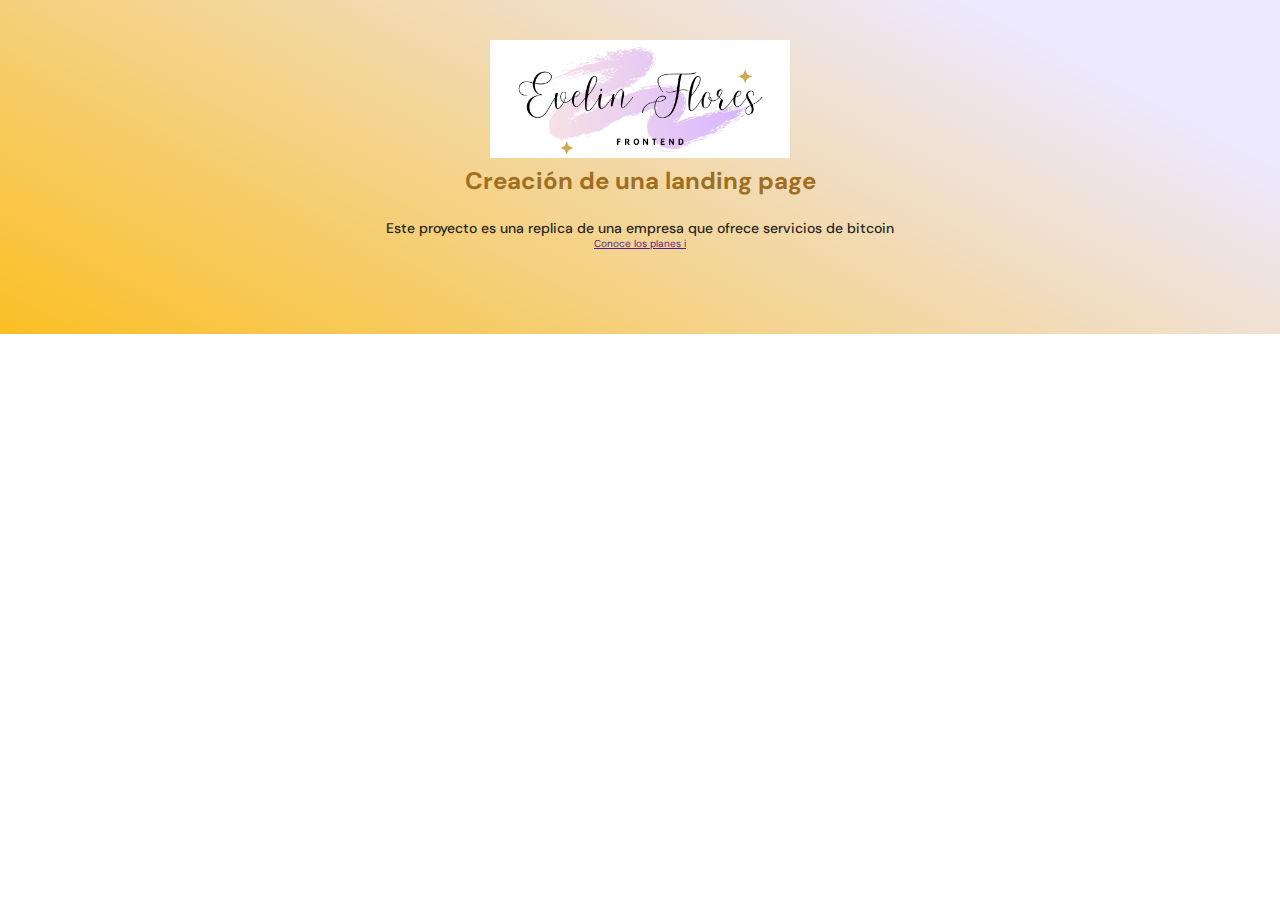
==== indexev.html @ dc2d0c91 "Personalizando el header" ====
<!DOCTYPE html>
<html lang="en">

<head>
    <meta charset="UTF-8">
    <meta http-equiv="X-UA-Compatible" content="IE=edge">
    <meta name="viewport" content="width=device-width, initial-scale=1.0">
    <link rel="stylesheet" href="stylesev.css">
    <title>Document</title>
    <link rel="preconnect" href="https://fonts.googleapis.com">
    <link rel="preconnect" href="https://fonts.gstatic.com" crossorigin>
    <link
        href="https://fonts.googleapis.com/css2?family=DM+Sans:wght@400;500;700&family=Quicksand:wght@300;500;700&display=swap"
        rel="stylesheet">
</head>

<body>
    <header>
        <img src="./assetsev/imgs/logo.png" alt="">
        <div class="header--title--container">
            <h1>Creación de una landing page</h1>
            <p>Este proyecto es una replica de una empresa que ofrece servicios de bitcoin</p>
            <a href="" class="header--button">Conoce los planes <span>i</span></a>
        </div>
    </header>
    <main>
        <section></section>
        <section></section>
        <section></section>
        <section></section>
    </main>
    <footer></footer>
</body>

</html>
---- stylesev.css ----
/*
1. Posicionamiento
2. Modelo de Caja (Box model)
3. Tipografía
4. Visaules
5. Otros
*/

:root{
    /*Colores*/
--brown:#9E6F21;
 --bitcoin-orange: #f7931a;
 --soft-orange:#ffe9d5;
 --secondary-blue: #1a9af7;
 --soft-blue: #e7f5ff;
 --warm-black:#201e1c;
 --black:#282623;
 --grey:#bababa;
 --oof-white:#faf8f7;
 --just-white:#ff;
}

* {
    box-sizing: border-box;
    margin: 0;
    padding: 0;
}

html{
    font-size: 62.5%;
    font-family: 'DM Sans', sans-serif;
}

header {
    position: relative;
    display: flex;
    flex-direction: column;
    justify-content: center;
    width: 100%;
    min-width: 320px;
    height: 334px;
    text-align: center;
    background: linear-gradient(207.8deg, #ede9fe 16.69%, #fbbf24 100%);;
}

header img{
    width: 300px;
    height: 300px;
    margin-top:40px;
    align-self: center;

    
}

.header--title--container {
    width: 90%;
    min-width: 288px;
    max-width: 900px;
    height: 900px;
    margin-top: 10px;
    text-align: center;
    align-self: center;
}

.header--title--container h1{
    font-size: 2.4rem;
    font-weight: bold;
    line-height: 2.6rem;
    color: var(--brown) ;
    
}

.header--title--container p{
    margin-top: 25px;
    font-size: 1.4rem;
    font-weight: 500;
    line-height: 1.8rem;
    color: var(--black);
}
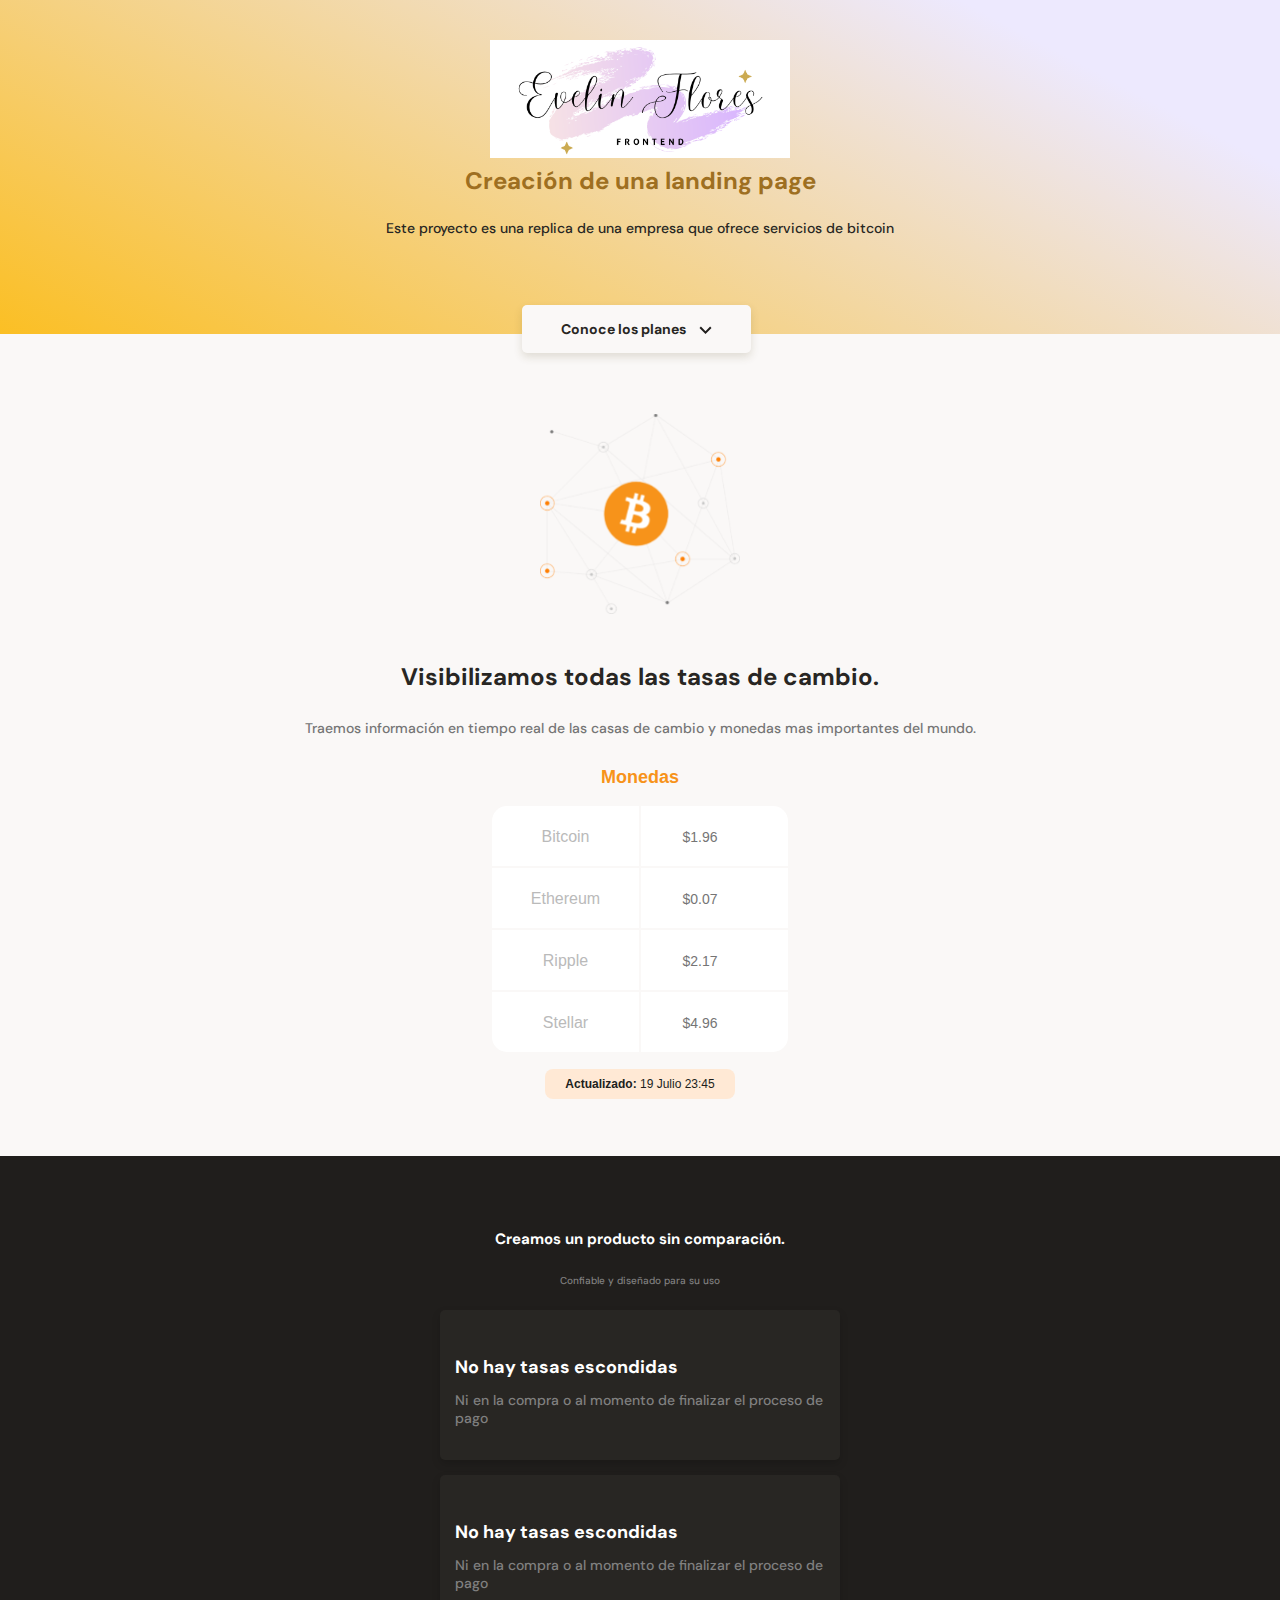
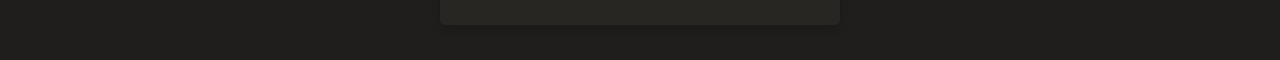
==== commit 3feed8af: "Agregando seccion de tarjetas" ====
--- a/indexev.html
+++ b/indexev.html
@@ -20,12 +20,74 @@
         <div class="header--title--container">
             <h1>Creación de una landing page</h1>
             <p>Este proyecto es una replica de una empresa que ofrece servicios de bitcoin</p>
-            <a href="" class="header--button">Conoce los planes <span>i</span></a>
+            <a href="" class="header--button">Conoce los planes <span></span></a>
         </div>
     </header>
     <main>
-        <section></section>
-        <section></section>
+        <section class="main-exchange-container">
+            <div class="backgroundImg"></div>
+            <div class="main-exchange-container--title">
+                <h2>Visibilizamos todas las tasas de cambio.</h2>
+                <p>Traemos información en tiempo real de las casas de cambio y monedas mas importantes del mundo.</p>
+            </div>
+            <section class="main-tables-container">
+                <div class="main-currency-table">
+                    <p class="currency-table--title">Monedas</p>
+                    <div class="currency-table--container">
+                        <table>
+                            <tr>
+                                <td class="table__top-left">Bitcoin</td>
+                                <td class="table__top-right table__right">$1.96 <span class="down"></span></td>
+                            </tr>
+                            <tr>
+                                <td>Ethereum</td>
+                                <td class="table__right">$0.07 <span class="up"></span></td>
+                            </tr>
+                            <tr>
+                                <td>Ripple</td>
+                                <td class="table__right">$2.17 <span class="up"></span></td>
+                            </tr>
+                            <tr>
+                                <td class="table__bottom-left">Stellar</td>
+                                <td class="table__bottom-right table__right">$4.96 <span class="down"></span></td>
+                            </tr>
+                        </table>
+
+                    </div>
+                    <div class="currency-table--date">
+                        <p><b>Actualizado: </b> 19 Julio 23:45 </p>
+                    </div>
+                </div>
+            </section>
+        </section>
+        <section class="main-product-detail">
+            <span class="product-detail--batata-logo"></span>
+            <div class="product-detail--title">
+                <h2>Creamos un producto sin comparación.</h2>
+                <p>Confiable y diseñado para su uso</p>
+            </div>
+
+            <section class="product-cards--container">
+                <article class="product-detail--card">
+                    <span class="icon-card clock"></span>
+                    <p class="product--card-title">No hay tasas escondidas</p>
+                    <p class="product--card-body">Ni en la compra o al momento de finalizar el proceso de pago</p>
+                </article>
+            </section>
+            
+            <section class="product-cards--container">
+                <article class="product-detail--card">
+                    <span class="icon-card eye"></span>
+                    <p class="product--card-title">No hay tasas escondidas</p>
+                    <p class="product--card-body">Ni en la compra o al momento de finalizar el proceso de pago</p>
+                </article>
+            </section>
+
+           
+
+     
+
+        </section>
         <section></section>
         <section></section>
     </main>
--- a/stylesev.css
+++ b/stylesev.css
@@ -17,7 +17,7 @@
  --black:#282623;
  --grey:#bababa;
  --oof-white:#faf8f7;
- --just-white:#ff;
+ --just-white:#fff;
 }
 
 * {
@@ -76,4 +76,268 @@
     font-weight: 500;
     line-height: 1.8rem;
     color: var(--black);
+}
+
+.header--title--container .header--button {
+    position: absolute;
+    left: calc(50% - 118px);
+    top: 270px;
+    display: block;
+    margin-top: 35px;
+    padding: 15px;
+    width: 229px;
+    height: 48px;
+    background-color: var(--oof-white);
+    /*sombra*/
+    box-shadow: 0px 4px 8px rgba(89, 73, 30,0.16);
+    border: none;
+    border-radius: 5px;
+    font-size: 1.4rem;
+    font-weight: bold;
+    text-decoration: none;
+    color: var(--black);
+}
+
+.header--button span{
+    display: inline-block;
+    width: 13px;
+    height: 8px;
+    margin-left: 10px;
+    background-image: url('./assetsev/icons/down-arrow.svg');
+}
+
+main{
+    width: 100%;
+    height: auto;
+    background-color: var(--oof-white);
+}
+
+.main-exchange-container{
+  width: 100%;  
+  height: auto;
+  padding-top:80px;
+  padding-bottom: 30px;
+  text-align: center;
+}
+.main-exchange-container--title{
+    width: 90%;
+    min-width: 288px;
+    max-width: 900px;
+    margin: 0 auto;
+}
+
+.main-exchange-container .backgroundImg {
+    width: 200px;
+    height: 200px;
+    margin: 0 auto;
+    margin-bottom: 50px;
+    background-image: url('./assetsev/imgs/bitcoin.svg');
+    background-size: cover;
+    background-position: center;
+    background-repeat: no-repeat;
+}
+
+.main-exchange-container h2{
+    margin-bottom: 30px;
+    font-size: 2.4rem;
+    font-weight: bold;
+    line-height: 2.6rem;
+    color: var(--black);
+
+}
+
+.main-exchange-container p{
+    margin-bottom: 30px;
+    font-size: 1.4rem;
+    font-weight: 500;
+    line-height: 1.6rem;
+    color: #757575;
+}
+
+.main-currency-table {
+    width: 70%;
+    min-width: 235px;
+    max-width: 500px;
+    height: 360px;
+    margin: 0 auto;
+    font-family: "Inter", sans-serif;
+
+}
+
+.main-currency-table .currency-table--title {
+    margin-bottom: 15px;
+    font-size: 1.8rem;
+    font-weight: bold;
+    line-height: 2.3rem;
+    color:var(--bitcoin-orange);
+
+}
+
+.currency-table--container{
+    width: 90%;
+    min-width: 230px;
+    max-width: 300px;
+    height: 250px;
+    margin: 0 auto;
+}
+
+.currency-table--container table {
+    width: 100%;
+    height: 100%;
+}
+
+.currency-table--container td{
+    width: 50%;
+    font-size: 1.6rem;
+    font-weight: 500;
+    line-height: 1.9rem;
+    color: var(--grey);
+    background-color: var(--just-white);
+}
+
+.currency-table--container .table__top-left{
+    border-radius: 15px 0 0 0;
+}
+
+.currency-table--container .table__top-right{
+    border-radius: 0 15px 0 0;
+}
+
+.currency-table--container .table__bottom-left{
+    border-radius: 0 0 0 15px;
+}
+.currency-table--container .table__bottom-right{
+    border-radius: 0px 0px 15px 0;
+}
+
+.currency-table--container .table__right{
+    font-size: 1.4rem;
+    font-weight: normal;
+    line-height: 1.7rem;
+    color:#757575
+}
+
+.currency-table--container .down{
+    display: inline-block;
+    width: 15px;
+    height: 15px;
+    margin-left: 10px;
+    background-image: url("./assets/icons/trending-down.svg");
+    background-size: cover;
+    background-position: center;
+    background-repeat: no-repeat;
+}
+
+.currency-table--container .up{
+    display: inline-block;
+    width: 15px;
+    height: 15px;
+    margin-left: 10px;
+    background-image: url("./assets/icons/trending-up.svg");
+    background-size: cover;
+    background-position: center;
+    background-repeat: no-repeat;
+}
+
+.currency-table--date{
+    width: 190px;
+    height: 30px;
+    margin: 0 auto;
+    margin-top: 15px;
+    padding: 8px;
+    background-color: var(--soft-orange);
+    border-radius: 8px;
+}
+
+.currency-table--date p{
+    font-size: 1.2rem;
+    line-height: 1.5rem;
+    color: var(--warm-black);
+}
+
+.main-product-detail{
+    position: relative;
+    width: 100%;
+    min-width: 320px;
+    height: auto;
+    padding: 20px 10px;
+    background-color: var(--warm-black);
+}
+.product-detail--batata-logo{
+    position: absolute;
+    width: 40px;
+    height: 25px;
+    top: -10px;
+    left: calc(50% - 20px);
+    background-image: url('./assets/icons/batata.svg');
+}
+
+.product-detail--title{
+    width: 90%;
+    min-width: 288px;
+    height: auto;
+    margin: 0 auto;
+    margin-top: 50px;
+    text-align: center;
+}
+
+
+.product-detail--title h2{
+    margin-bottom: 20px;
+    font-size: 2.4 rem;
+    font-weight: bold;
+    line-height: 2.6rem;
+    color: var(--just-white);
+}
+
+.product-detail--title p{
+    margin-bottom: 20px;
+    font-size: 1.4;
+    font-weight: 500;
+    line-height: 1.8rem;
+    color: #808080;
+}
+
+.product-detail--card{
+    width: 90%;
+    min-width: 288px;
+    max-width: 400px;
+    height: 150px;
+    margin: 15px auto;
+    padding: 15px;
+    background-color: var(--black);
+    border-radius: 5px;
+    box-shadow: 0 4px 9px rgba(0, 0, 0, 0.16);
+}
+
+.product-detail--card .icon-card{
+    display: inline-block;
+    width: 20px;
+    height: 20px;
+    margin-bottom: 10px;
+    background-size: cover;
+    background-position: center;
+    background-repeat: no-repeat;
+
+}
+
+.product-detail--card .clock{
+    background-image: url(./assets/icons/clock.svg);
+}
+.product-detail--card .eye{
+    background-image: url(./assets/icons/eye.svg);
+}
+.product--card-title{
+    margin-bottom: 15px;
+    font-size: 1.8rem;
+    font-weight: bold;
+    line-height: 1.8rem;
+    color:var(--just-white);
+}
+
+.product--card-body{
+    font-size: 1.4rem;
+    font-weight: 500;
+    line-height: 1.8rem;
+    color: #808080;
 }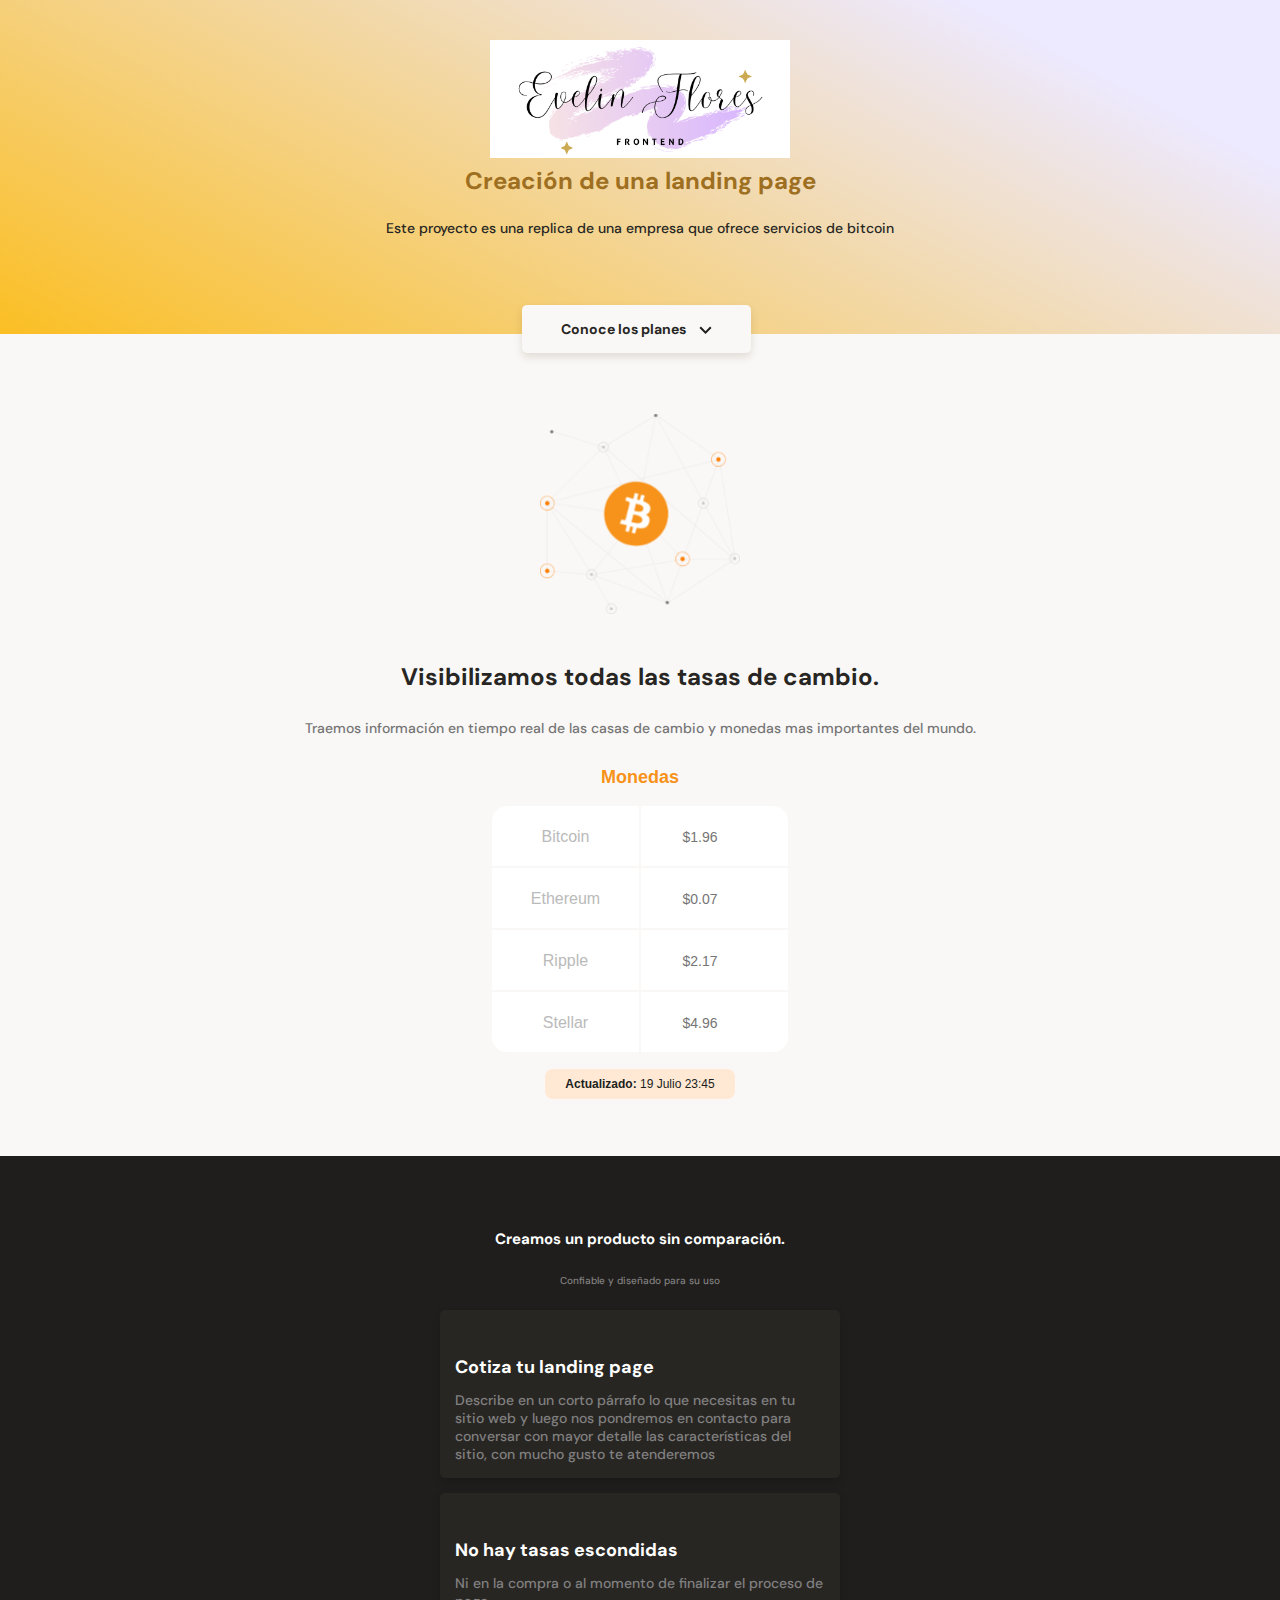
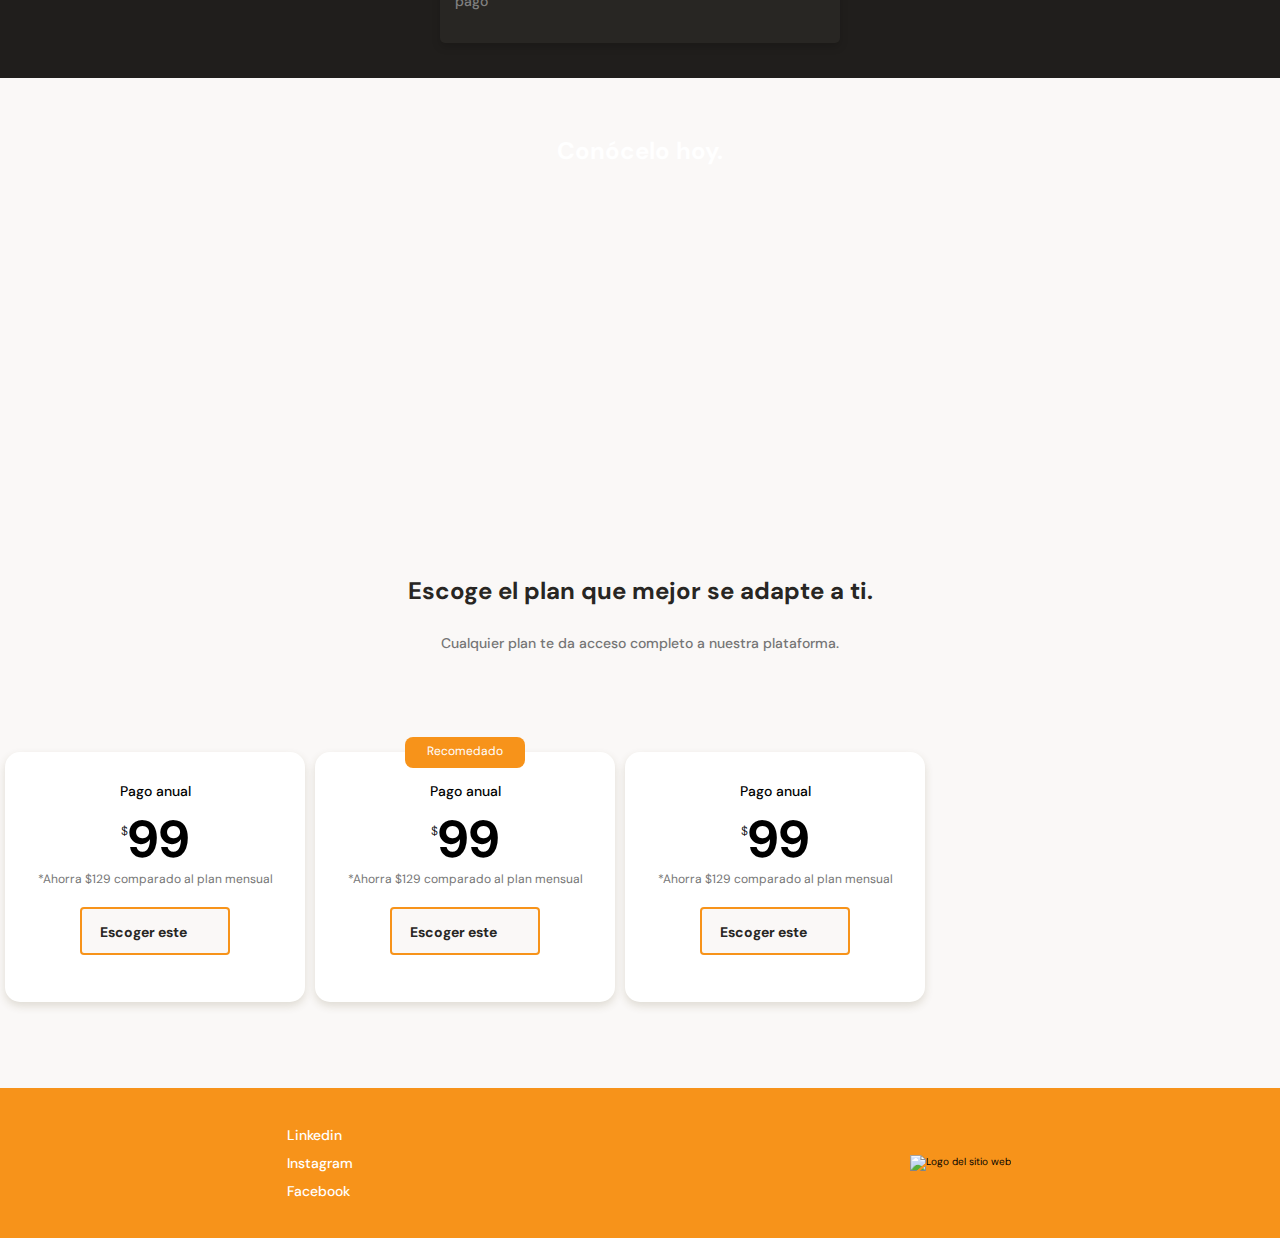
==== commit 7fbf1805: "Personalizando tarjetas con scroll y footer" ====
--- a/indexev.html
+++ b/indexev.html
@@ -20,7 +20,7 @@
         <div class="header--title--container">
             <h1>Creación de una landing page</h1>
             <p>Este proyecto es una replica de una empresa que ofrece servicios de bitcoin</p>
-            <a href="" class="header--button">Conoce los planes <span></span></a>
+            <a href="#plans" class="header--button">Conoce los planes <span></span></a>
         </div>
     </header>
     <main>
@@ -70,11 +70,13 @@
             <section class="product-cards--container">
                 <article class="product-detail--card">
                     <span class="icon-card clock"></span>
-                    <p class="product--card-title">No hay tasas escondidas</p>
-                    <p class="product--card-body">Ni en la compra o al momento de finalizar el proceso de pago</p>
+                    <p class="product--card-title">Cotiza tu landing page</p>
+                    <p class="product--card-body">Describe en un corto párrafo lo que necesitas en tu sitio web y luego
+                        nos pondremos en contacto para conversar con mayor detalle las características del sitio, con
+                        mucho gusto te atenderemos</p>
                 </article>
             </section>
-            
+
             <section class="product-cards--container">
                 <article class="product-detail--card">
                     <span class="icon-card eye"></span>
@@ -83,15 +85,61 @@
                 </article>
             </section>
 
-           
 
-     
+
+
 
         </section>
-        <section></section>
-        <section></section>
+        <section class="img-container">
+            <h2>Conócelo hoy.</h2>
+        </section>
+        <section id="plans" class="main-plans-container">
+            <div class="plans--title">
+                <h2>Escoge el plan que mejor se adapte a ti.</h2>
+                <p>Cualquier plan te da acceso completo a nuestra plataforma.</p>
+            </div>
+            <section class="plans-container--slider">
+                <article class="plans-container--card">
+                    <div class="plan-info-container">
+                        <h3 class="plan-card-title">Pago anual</h3>
+                        <p class="plan-card--price"><span>$</span>99</p>
+                        <p class="plan-card--saving">*Ahorra $129 comparado al plan mensual</p>
+                        <button class="plan-card--ca">Escoger este <span></span></button>
+                    </div>
+                </article>
+                <article class="plans-container--card">
+                    <p class="recomended">Recomedado</p>
+                    <div class="plan-info-container">
+                        <h3 class="plan-card-title">Pago anual</h3>
+                        <p class="plan-card--price"><span>$</span>99</p>
+                        <p class="plan-card--saving">*Ahorra $129 comparado al plan mensual</p>
+                        <button class="plan-card--ca">Escoger este <span></span></button>
+                    </div>
+                </article>
+                
+                <article class="plans-container--card">
+                    <div class="plan-info-container">
+                        <h3 class="plan-card-title">Pago anual</h3>
+                        <p class="plan-card--price"><span>$</span>99</p>
+                        <p class="plan-card--saving">*Ahorra $129 comparado al plan mensual</p>
+                        <button class="plan-card--ca">Escoger este <span></span></button>
+                    </div>
+                </article>
+            </section>
+        </section>
     </main>
-    <footer></footer>
+    <footer>
+        <section class="left">
+            <ul>
+                <li><a href="https://www.linkedin.com/in/evelin-flores-933265162/">Linkedin</a></li>
+                <li><a href="https://www.instagram.com/eveflag/">Instagram</a></li>
+                <li><a href="https://www.facebook.com/evelin.flores.961">Facebook</a></li>
+            </ul>
+        </section>
+        <section class="rigth">
+            <img src="./assets/imgs/logo-footer.svg" alt="Logo del sitio web">
+        </section>
+    </footer>
 </body>
 
 </html>--- a/stylesev.css
+++ b/stylesev.css
@@ -302,7 +302,7 @@
     width: 90%;
     min-width: 288px;
     max-width: 400px;
-    height: 150px;
+    min-height: 150px;
     margin: 15px auto;
     padding: 15px;
     background-color: var(--black);
@@ -340,4 +340,169 @@
     font-weight: 500;
     line-height: 1.8rem;
     color: #808080;
+}
+.img-container{
+    width: 100%;
+    min-width: 320px;
+    height: 50vh;
+    background-image: url('./assets/imgs/bitcoinbaby2x.jpg');
+    background-position: center;
+    background-size: cover;
+    background-repeat: no-repeat;
+    text-align: center;
+}
+
+.img-container h2{
+    padding-top: 60px;
+    font-size: 2.4rem;
+    font-weight: bold;
+    line-height: 2.6rem;
+    color: var(--just-white);
+
+}
+
+.main-plans-container{
+    width: 100%;
+    min-width: 320px;
+    padding-bottom: 70px;
+    text-align: center;
+}
+
+.plans--title {
+    width: 90%;
+    min-width: 288px;
+    height: auto;
+    margin: 0 auto;
+    margin-bottom: 50px;
+    
+}
+
+.plans--title h2{
+    margin-top: 50px;
+    font-size: 2.4rem;
+    font-weight: bold;
+    line-height: 2.6rem;
+    color: var(--black);
+}
+
+.plans--title p{
+    padding-top: 30px;
+    font-size: 1.4rem;
+    font-weight: 500;
+    line-height: 1.8rem;
+    color: #757575;
+}
+
+.plans-container--slider{
+    display: flex;
+    height: 316px;
+    overflow-x: scroll;
+    overscroll-behavior-x: contain;
+    scroll-snap-type: x proximity;
+
+}
+
+.plans-container--card{
+    position: relative;
+    scroll-snap-align: center;
+    width: 70%;
+    min-width: 190px;
+    max-width: 300px;
+    height: 250px;
+    margin: 50px 5px 0;
+    padding: 0 15px;
+    background-color: var(--just-white);
+    border-radius: 15px;
+    box-shadow: 0 4px 8px rgba(89, 73, 30,0.16);
+}
+
+.recomended{
+    position: absolute;
+    width: 120px;
+    height: 31px;
+    top: -15px;
+    left: calc(50% - 60px);
+    font-size: 1.2rem;
+    padding: 6px;
+    background-color: var(--bitcoin-orange);
+    border-radius: 8px;
+    color: var(--just-white);
+}
+
+.plan-card-title{
+    padding-top: 30px;
+    font-size: 1.4rem;
+    font-weight: 500;
+    line-height: 1.8rem;
+    color: black;
+}
+
+.plan-card--price{
+    padding: 5px 0;
+    font-size: 5.2rem;
+    font-weight: bold;
+    line-height: 5.3rem;
+    color: black;
+}
+
+.plan-card--price span{
+    font-size: 1.2rem;
+    font-weight: 300;
+    vertical-align: text-top;
+}
+
+.plan-card--saving{
+    font-size: 1.2rem;
+    color: #757575;
+}
+
+.plan-card--ca{
+    width: 150px;
+    height: 48px;
+    margin-top: 20px;
+    background-color: #faf8f7;
+    border: 2px solid var(--bitcoin-orange);
+    border-radius: 4px;
+    font-family: 'DM Sans', sans-serif;
+    font-size: 1.4rem;
+    font-weight: bold;
+    line-height: 1.8rem;
+    color: var(--black);
+}
+
+.plan-card--ca span{
+    display: inline-block;
+    width: 20px;
+    height: 20px;
+    background-image: url('./assets/icons/orange-right-arrow.svg');
+    vertical-align: text-bottom;
+}
+
+footer{
+    display: flex;
+    width: 100%;
+    height: 150px;
+    background-color: var(--bitcoin-orange);
+}
+
+footer section{
+    display: flex;
+    width: 50%;
+    justify-content: center;
+    align-items: center;
+}
+
+footer .left ul {
+    font-size: 1.4rem;
+    font-weight: 500;
+    line-height: 1.8rem;
+    list-style: none;
+}
+
+.left li{
+    margin: 10px 0px;
+}
+.left a{
+    text-decoration: none;
+    color: var(--just-white);
 }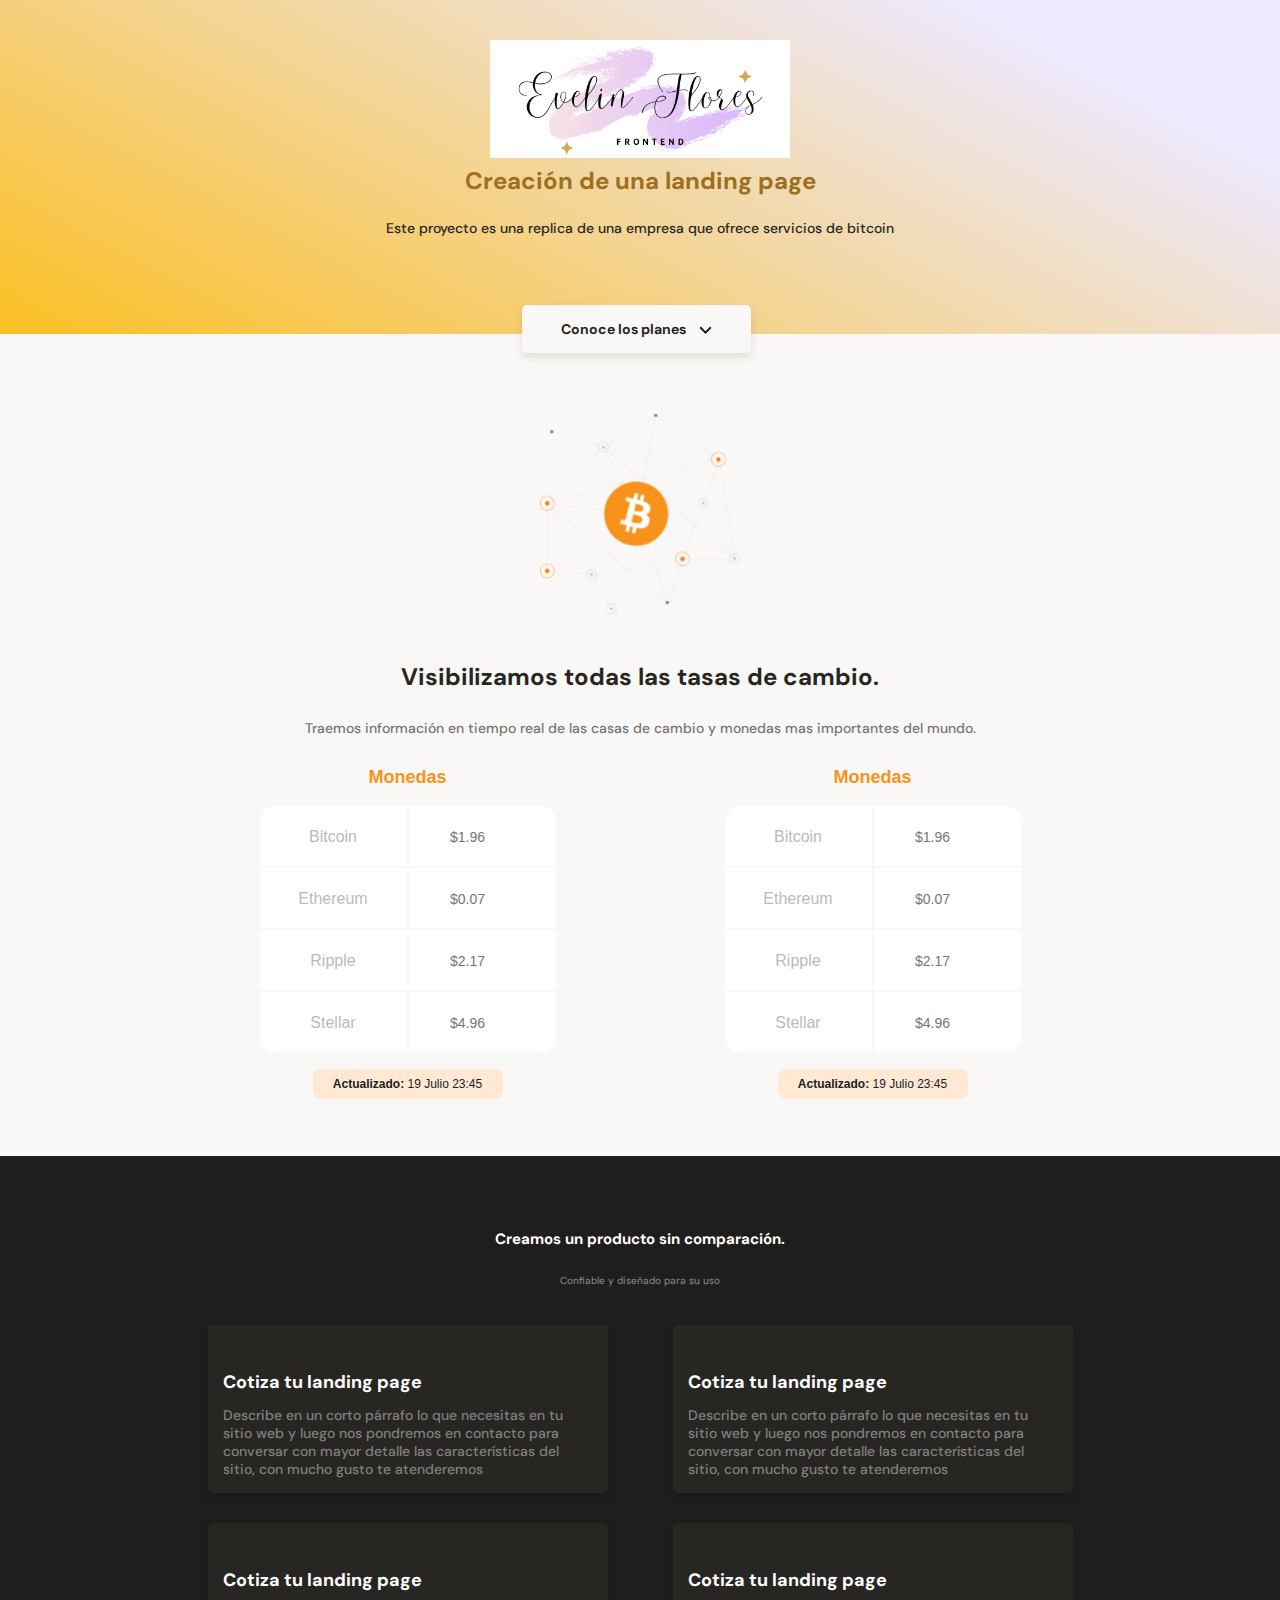
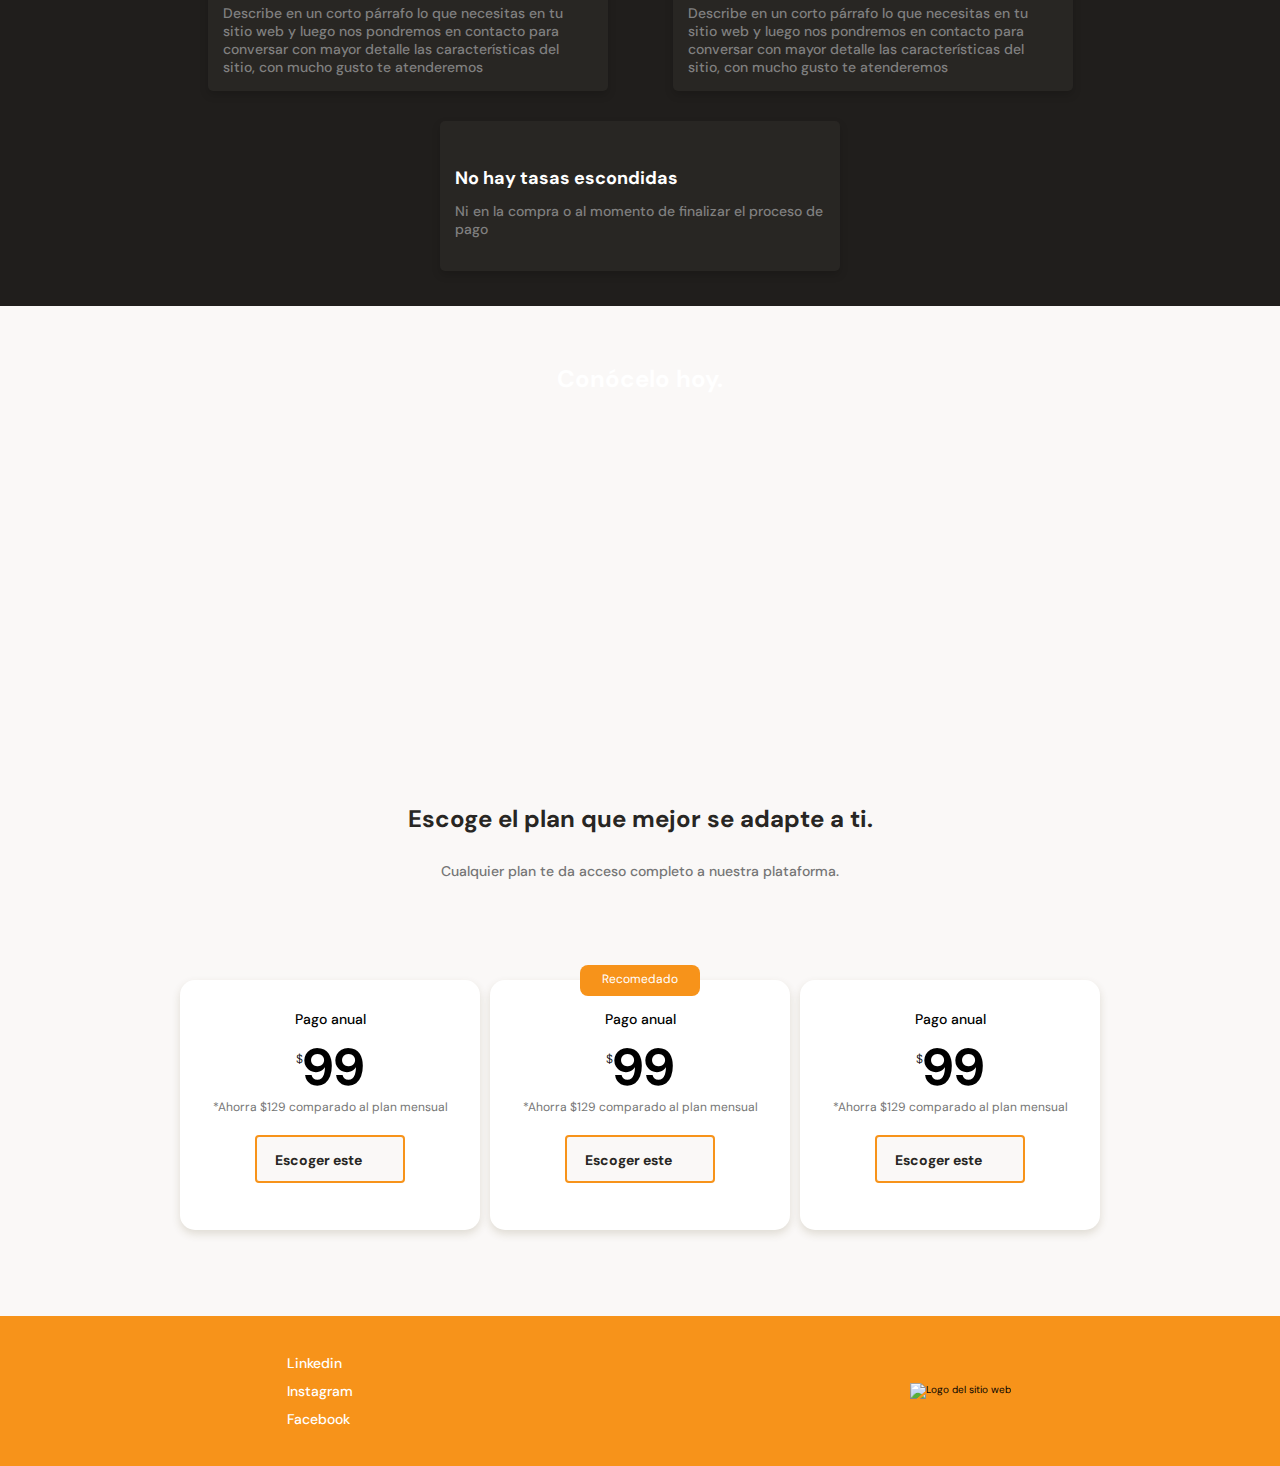
==== commit 742e3bca: "Aplicando media queries" ====
--- a/indexev.html
+++ b/indexev.html
@@ -6,6 +6,7 @@
     <meta http-equiv="X-UA-Compatible" content="IE=edge">
     <meta name="viewport" content="width=device-width, initial-scale=1.0">
     <link rel="stylesheet" href="stylesev.css">
+    <link rel="stylesheet" href="./ css/tablet.css" media="(min-width: 930px)">
     <title>Document</title>
     <link rel="preconnect" href="https://fonts.googleapis.com">
     <link rel="preconnect" href="https://fonts.gstatic.com" crossorigin>
@@ -58,6 +59,34 @@
                         <p><b>Actualizado: </b> 19 Julio 23:45 </p>
                     </div>
                 </div>
+
+                <div class="main-currency-table">
+                    <p class="currency-table--title">Monedas</p>
+                    <div class="currency-table--container">
+                        <table>
+                            <tr>
+                                <td class="table__top-left">Bitcoin</td>
+                                <td class="table__top-right table__right">$1.96 <span class="down"></span></td>
+                            </tr>
+                            <tr>
+                                <td>Ethereum</td>
+                                <td class="table__right">$0.07 <span class="up"></span></td>
+                            </tr>
+                            <tr>
+                                <td>Ripple</td>
+                                <td class="table__right">$2.17 <span class="up"></span></td>
+                            </tr>
+                            <tr>
+                                <td class="table__bottom-left">Stellar</td>
+                                <td class="table__bottom-right table__right">$4.96 <span class="down"></span></td>
+                            </tr>
+                        </table>
+
+                    </div>
+                    <div class="currency-table--date">
+                        <p><b>Actualizado: </b> 19 Julio 23:45 </p>
+                    </div>
+                </div>
             </section>
         </section>
         <section class="main-product-detail">
@@ -75,9 +104,31 @@
                         nos pondremos en contacto para conversar con mayor detalle las características del sitio, con
                         mucho gusto te atenderemos</p>
                 </article>
-            </section>
 
-            <section class="product-cards--container">
+                <article class="product-detail--card">
+                    <span class="icon-card clock"></span>
+                    <p class="product--card-title">Cotiza tu landing page</p>
+                    <p class="product--card-body">Describe en un corto párrafo lo que necesitas en tu sitio web y luego
+                        nos pondremos en contacto para conversar con mayor detalle las características del sitio, con
+                        mucho gusto te atenderemos</p>
+                </article>
+
+                <article class="product-detail--card">
+                    <span class="icon-card clock"></span>
+                    <p class="product--card-title">Cotiza tu landing page</p>
+                    <p class="product--card-body">Describe en un corto párrafo lo que necesitas en tu sitio web y luego
+                        nos pondremos en contacto para conversar con mayor detalle las características del sitio, con
+                        mucho gusto te atenderemos</p>
+                </article>
+
+                <article class="product-detail--card">
+                    <span class="icon-card clock"></span>
+                    <p class="product--card-title">Cotiza tu landing page</p>
+                    <p class="product--card-body">Describe en un corto párrafo lo que necesitas en tu sitio web y luego
+                        nos pondremos en contacto para conversar con mayor detalle las características del sitio, con
+                        mucho gusto te atenderemos</p>
+                </article>
+
                 <article class="product-detail--card">
                     <span class="icon-card eye"></span>
                     <p class="product--card-title">No hay tasas escondidas</p>
@@ -85,11 +136,7 @@
                 </article>
             </section>
 
-
-
-
-
-        </section>
+     </section>
         <section class="img-container">
             <h2>Conócelo hoy.</h2>
         </section>
--- a/stylesev.css
+++ b/stylesev.css
@@ -505,4 +505,4 @@
 .left a{
     text-decoration: none;
     color: var(--just-white);
-}+}
--- a/ css/tablet.css
+++ b/ css/tablet.css
@@ -0,0 +1,16 @@
+
+.main-tables-container{
+ display: flex;
+ width: 930px;
+ margin: 0 auto;
+    
+}
+.product-cards--container{
+ display: flex;   
+ flex-wrap: wrap;
+ width: 930px;
+ margin: 0 auto;
+}
+.plans-container--slider{
+    justify-content: center;
+}
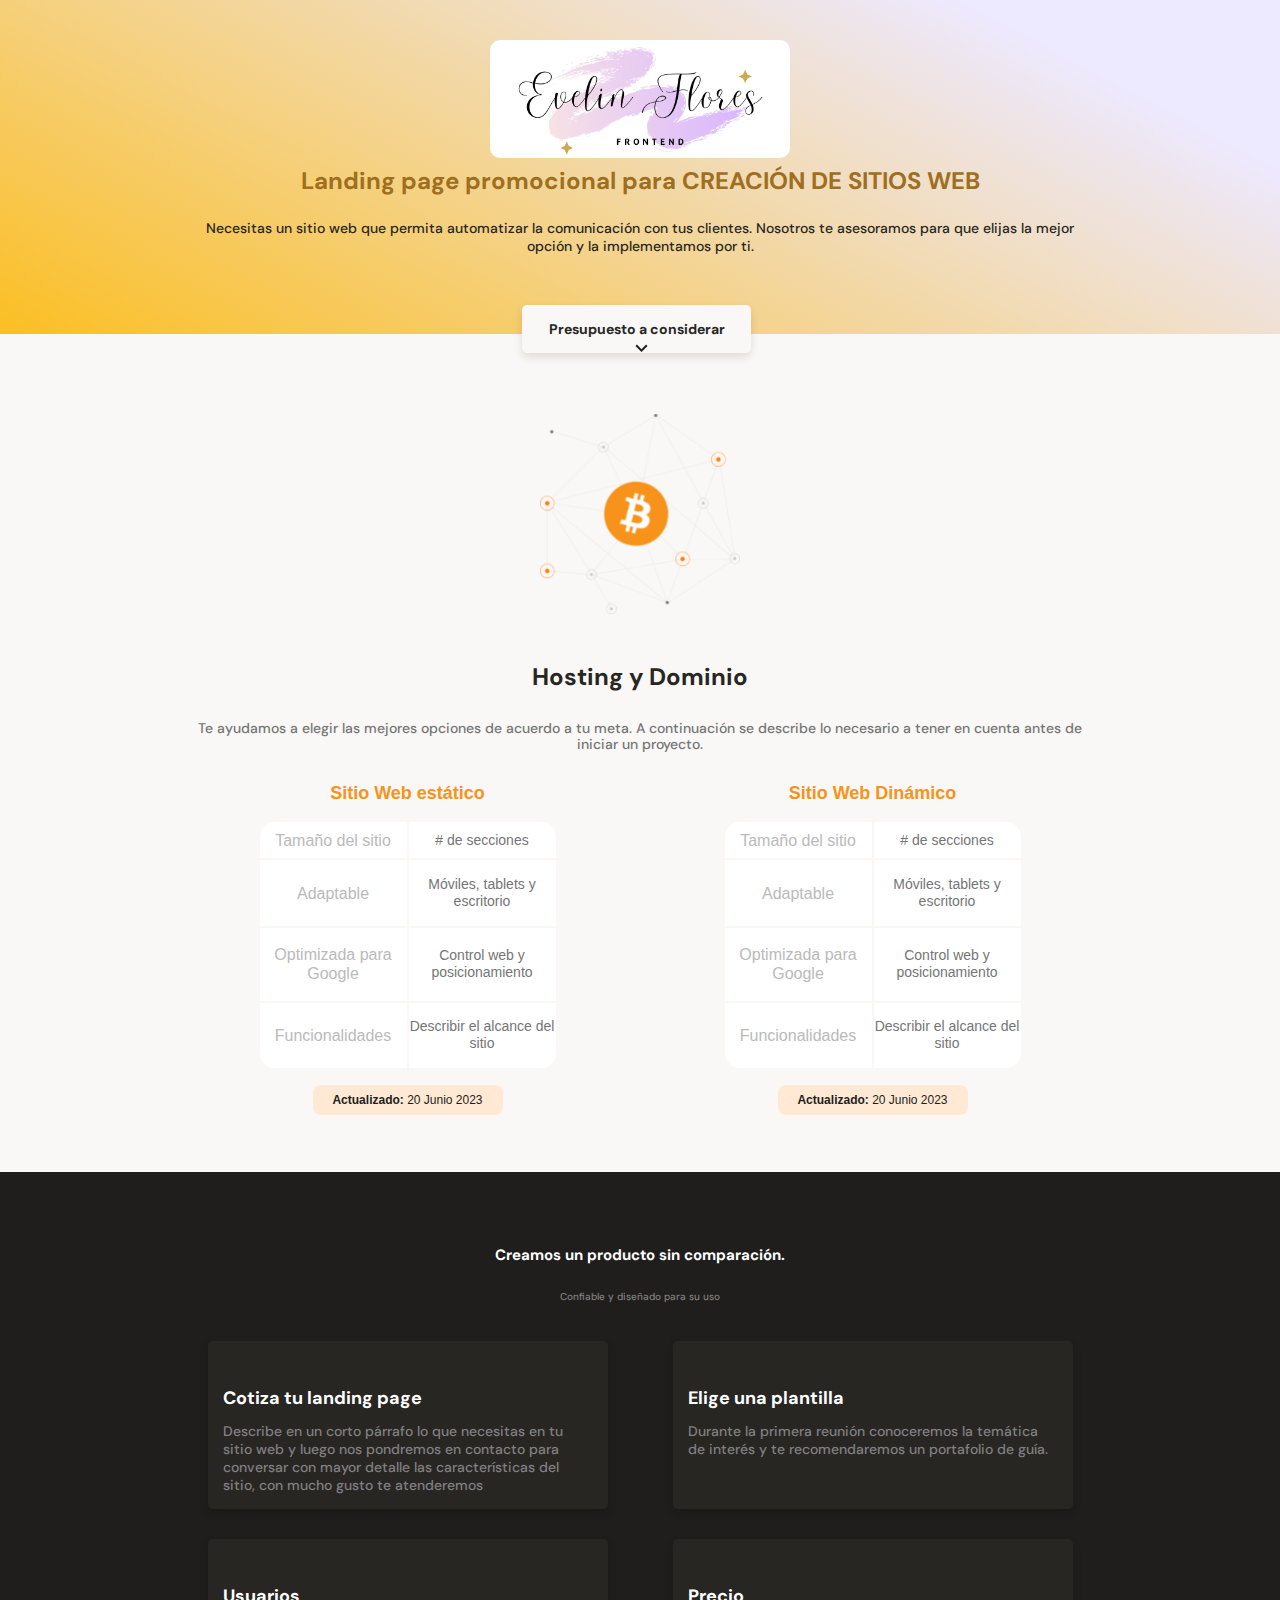
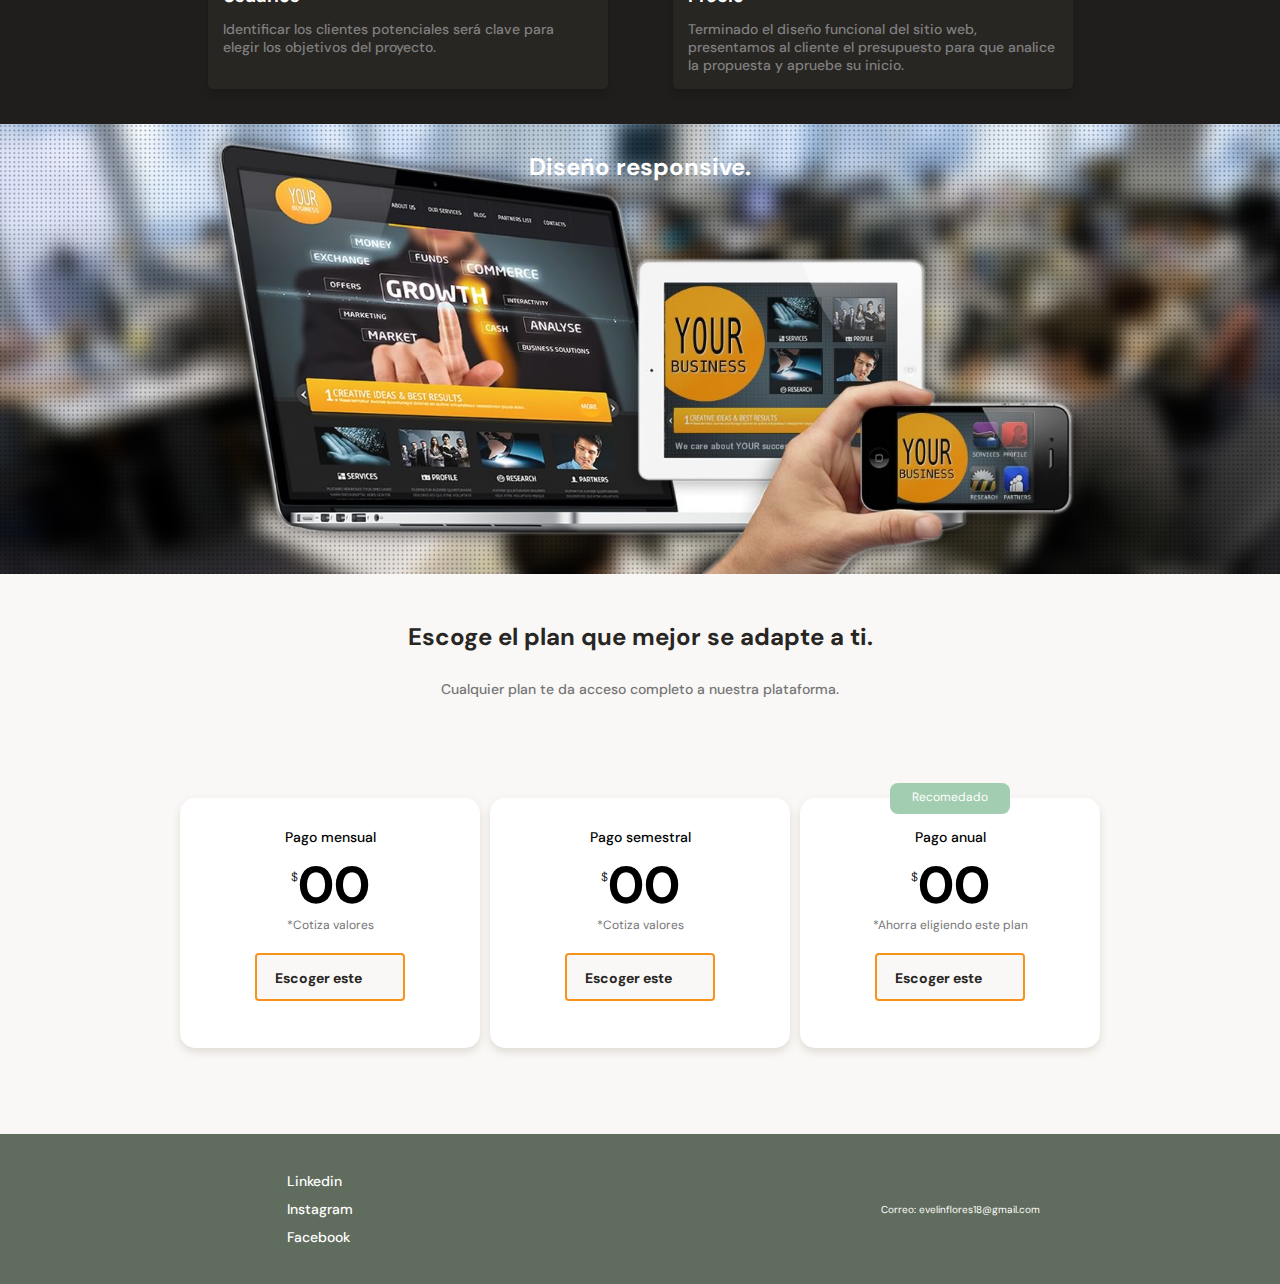
==== commit 2b53c9e0: "Personalizando estilos" ====
--- a/indexev.html
+++ b/indexev.html
@@ -19,72 +19,72 @@
     <header>
         <img src="./assetsev/imgs/logo.png" alt="">
         <div class="header--title--container">
-            <h1>Creación de una landing page</h1>
-            <p>Este proyecto es una replica de una empresa que ofrece servicios de bitcoin</p>
-            <a href="#plans" class="header--button">Conoce los planes <span></span></a>
+            <h1>Landing page promocional para CREACIÓN DE SITIOS WEB</h1>
+            <p>Necesitas un sitio web que permita automatizar la comunicación con tus clientes. Nosotros te asesoramos para que elijas la mejor opción y la implementamos por ti. </p>
+            <a href="#plans" class="header--button">Presupuesto a considerar <span></span></a>
         </div>
     </header>
     <main>
         <section class="main-exchange-container">
             <div class="backgroundImg"></div>
             <div class="main-exchange-container--title">
-                <h2>Visibilizamos todas las tasas de cambio.</h2>
-                <p>Traemos información en tiempo real de las casas de cambio y monedas mas importantes del mundo.</p>
+                <h2>Hosting y Dominio</h2>
+                <p>Te ayudamos a elegir las mejores opciones de acuerdo a tu meta. A continuación se describe lo necesario a tener en cuenta antes de iniciar un proyecto.</p>
             </div>
             <section class="main-tables-container">
                 <div class="main-currency-table">
-                    <p class="currency-table--title">Monedas</p>
+                    <p class="currency-table--title">Sitio Web estático</p>
                     <div class="currency-table--container">
                         <table>
                             <tr>
-                                <td class="table__top-left">Bitcoin</td>
-                                <td class="table__top-right table__right">$1.96 <span class="down"></span></td>
+                                <td class="table__top-left">Tamaño del sitio</td>
+                                <td class="table__top-right table__right"># de secciones <span class=""></span></td>
                             </tr>
                             <tr>
-                                <td>Ethereum</td>
-                                <td class="table__right">$0.07 <span class="up"></span></td>
+                                <td>Adaptable</td>
+                                <td class="table__right">Móviles, tablets y escritorio <span class=""></span></td>
                             </tr>
                             <tr>
-                                <td>Ripple</td>
-                                <td class="table__right">$2.17 <span class="up"></span></td>
+                                <td>Optimizada para Google</td>
+                                <td class="table__right">Control web y posicionamiento<span class=""></span></td>
                             </tr>
                             <tr>
-                                <td class="table__bottom-left">Stellar</td>
-                                <td class="table__bottom-right table__right">$4.96 <span class="down"></span></td>
+                                <td class="table__bottom-left">Funcionalidades</td>
+                                <td class="table__bottom-right table__right">Describir el alcance del sitio <span class=""></span></td>
                             </tr>
                         </table>
 
                     </div>
                     <div class="currency-table--date">
-                        <p><b>Actualizado: </b> 19 Julio 23:45 </p>
+                        <p><b>Actualizado: </b> 20 Junio 2023</p>
                     </div>
                 </div>
 
                 <div class="main-currency-table">
-                    <p class="currency-table--title">Monedas</p>
+                    <p class="currency-table--title">Sitio Web Dinámico</p>
                     <div class="currency-table--container">
                         <table>
                             <tr>
-                                <td class="table__top-left">Bitcoin</td>
-                                <td class="table__top-right table__right">$1.96 <span class="down"></span></td>
+                                <td class="table__top-left">Tamaño del sitio</td>
+                                <td class="table__top-right table__right"># de secciones <span class=""></span></td>
                             </tr>
                             <tr>
-                                <td>Ethereum</td>
-                                <td class="table__right">$0.07 <span class="up"></span></td>
+                                <td>Adaptable</td>
+                                <td class="table__right">Móviles, tablets y escritorio <span class=""></span></td>
                             </tr>
                             <tr>
-                                <td>Ripple</td>
-                                <td class="table__right">$2.17 <span class="up"></span></td>
+                                <td>Optimizada para Google</td>
+                                <td class="table__right">Control web y posicionamiento<span class=""></span></td>
                             </tr>
                             <tr>
-                                <td class="table__bottom-left">Stellar</td>
-                                <td class="table__bottom-right table__right">$4.96 <span class="down"></span></td>
+                                <td class="table__bottom-left">Funcionalidades</td>
+                                <td class="table__bottom-right table__right">Describir el alcance del sitio <span class=""></span></td>
                             </tr>
                         </table>
 
                     </div>
                     <div class="currency-table--date">
-                        <p><b>Actualizado: </b> 19 Julio 23:45 </p>
+                        <p><b>Actualizado: </b> 20 Junio 2023 </p>
                     </div>
                 </div>
             </section>
@@ -107,38 +107,27 @@
 
                 <article class="product-detail--card">
                     <span class="icon-card clock"></span>
-                    <p class="product--card-title">Cotiza tu landing page</p>
-                    <p class="product--card-body">Describe en un corto párrafo lo que necesitas en tu sitio web y luego
-                        nos pondremos en contacto para conversar con mayor detalle las características del sitio, con
-                        mucho gusto te atenderemos</p>
+                    <p class="product--card-title">Elige una plantilla</p>
+                    <p class="product--card-body">Durante la primera reunión conoceremos la temática de interés y te recomendaremos un portafolio de guía.</p>
                 </article>
 
                 <article class="product-detail--card">
                     <span class="icon-card clock"></span>
-                    <p class="product--card-title">Cotiza tu landing page</p>
-                    <p class="product--card-body">Describe en un corto párrafo lo que necesitas en tu sitio web y luego
-                        nos pondremos en contacto para conversar con mayor detalle las características del sitio, con
-                        mucho gusto te atenderemos</p>
+                    <p class="product--card-title">Usuarios</p>
+                    <p class="product--card-body">Identificar los clientes potenciales será clave para elegir los objetivos del proyecto.</p>
                 </article>
 
                 <article class="product-detail--card">
                     <span class="icon-card clock"></span>
-                    <p class="product--card-title">Cotiza tu landing page</p>
-                    <p class="product--card-body">Describe en un corto párrafo lo que necesitas en tu sitio web y luego
-                        nos pondremos en contacto para conversar con mayor detalle las características del sitio, con
-                        mucho gusto te atenderemos</p>
+                    <p class="product--card-title">Precio</p>
+                    <p class="product--card-body">Terminado el diseño funcional del sitio web, presentamos al cliente el presupuesto para que analice la propuesta y apruebe su inicio.</p>
                 </article>
 
-                <article class="product-detail--card">
-                    <span class="icon-card eye"></span>
-                    <p class="product--card-title">No hay tasas escondidas</p>
-                    <p class="product--card-body">Ni en la compra o al momento de finalizar el proceso de pago</p>
-                </article>
             </section>
 
      </section>
         <section class="img-container">
-            <h2>Conócelo hoy.</h2>
+            <h2>Diseño responsive.</h2>
         </section>
         <section id="plans" class="main-plans-container">
             <div class="plans--title">
@@ -148,27 +137,28 @@
             <section class="plans-container--slider">
                 <article class="plans-container--card">
                     <div class="plan-info-container">
-                        <h3 class="plan-card-title">Pago anual</h3>
-                        <p class="plan-card--price"><span>$</span>99</p>
-                        <p class="plan-card--saving">*Ahorra $129 comparado al plan mensual</p>
+                        <h3 class="plan-card-title">Pago mensual</h3>
+                        <p class="plan-card--price"><span>$</span>00</p>
+                        <p class="plan-card--saving">*Cotiza valores</p>
                         <button class="plan-card--ca">Escoger este <span></span></button>
                     </div>
                 </article>
                 <article class="plans-container--card">
-                    <p class="recomended">Recomedado</p>
+                   
                     <div class="plan-info-container">
-                        <h3 class="plan-card-title">Pago anual</h3>
-                        <p class="plan-card--price"><span>$</span>99</p>
-                        <p class="plan-card--saving">*Ahorra $129 comparado al plan mensual</p>
+                        <h3 class="plan-card-title">Pago semestral</h3>
+                        <p class="plan-card--price"><span>$</span>00</p>
+                        <p class="plan-card--saving">*Cotiza valores</p>
                         <button class="plan-card--ca">Escoger este <span></span></button>
                     </div>
                 </article>
                 
                 <article class="plans-container--card">
+                    <p class="recomended">Recomedado</p>
                     <div class="plan-info-container">
                         <h3 class="plan-card-title">Pago anual</h3>
-                        <p class="plan-card--price"><span>$</span>99</p>
-                        <p class="plan-card--saving">*Ahorra $129 comparado al plan mensual</p>
+                        <p class="plan-card--price"><span>$</span>00</p>
+                        <p class="plan-card--saving">*Ahorra eligiendo este plan</p>
                         <button class="plan-card--ca">Escoger este <span></span></button>
                     </div>
                 </article>
@@ -184,7 +174,8 @@
             </ul>
         </section>
         <section class="rigth">
-            <img src="./assets/imgs/logo-footer.svg" alt="Logo del sitio web">
+            <img src="./assets/imgs/" alt="">
+            <p>Correo: evelinflores18@gmail.com</p>
         </section>
     </footer>
 </body>
--- a/stylesev.css
+++ b/stylesev.css
@@ -48,6 +48,7 @@
     height: 300px;
     margin-top:40px;
     align-self: center;
+    border-radius: 10px;
 
     
 }
@@ -345,7 +346,7 @@
     width: 100%;
     min-width: 320px;
     height: 50vh;
-    background-image: url('./assets/imgs/bitcoinbaby2x.jpg');
+    background-image: url('./assetsev/imgs/dp_responsive_banner2.png');
     background-position: center;
     background-size: cover;
     background-repeat: no-repeat;
@@ -353,7 +354,7 @@
 }
 
 .img-container h2{
-    padding-top: 60px;
+    padding-top: 30px;
     font-size: 2.4rem;
     font-weight: bold;
     line-height: 2.6rem;
@@ -424,7 +425,7 @@
     left: calc(50% - 60px);
     font-size: 1.2rem;
     padding: 6px;
-    background-color: var(--bitcoin-orange);
+    background-color: #A2CDB0;
     border-radius: 8px;
     color: var(--just-white);
 }
@@ -482,7 +483,7 @@
     display: flex;
     width: 100%;
     height: 150px;
-    background-color: var(--bitcoin-orange);
+    background-color: #606C5D;
 }
 
 footer section{
@@ -506,3 +507,7 @@
     text-decoration: none;
     color: var(--just-white);
 }
+
+.rigth p{
+    color: var(--just-white);
+}